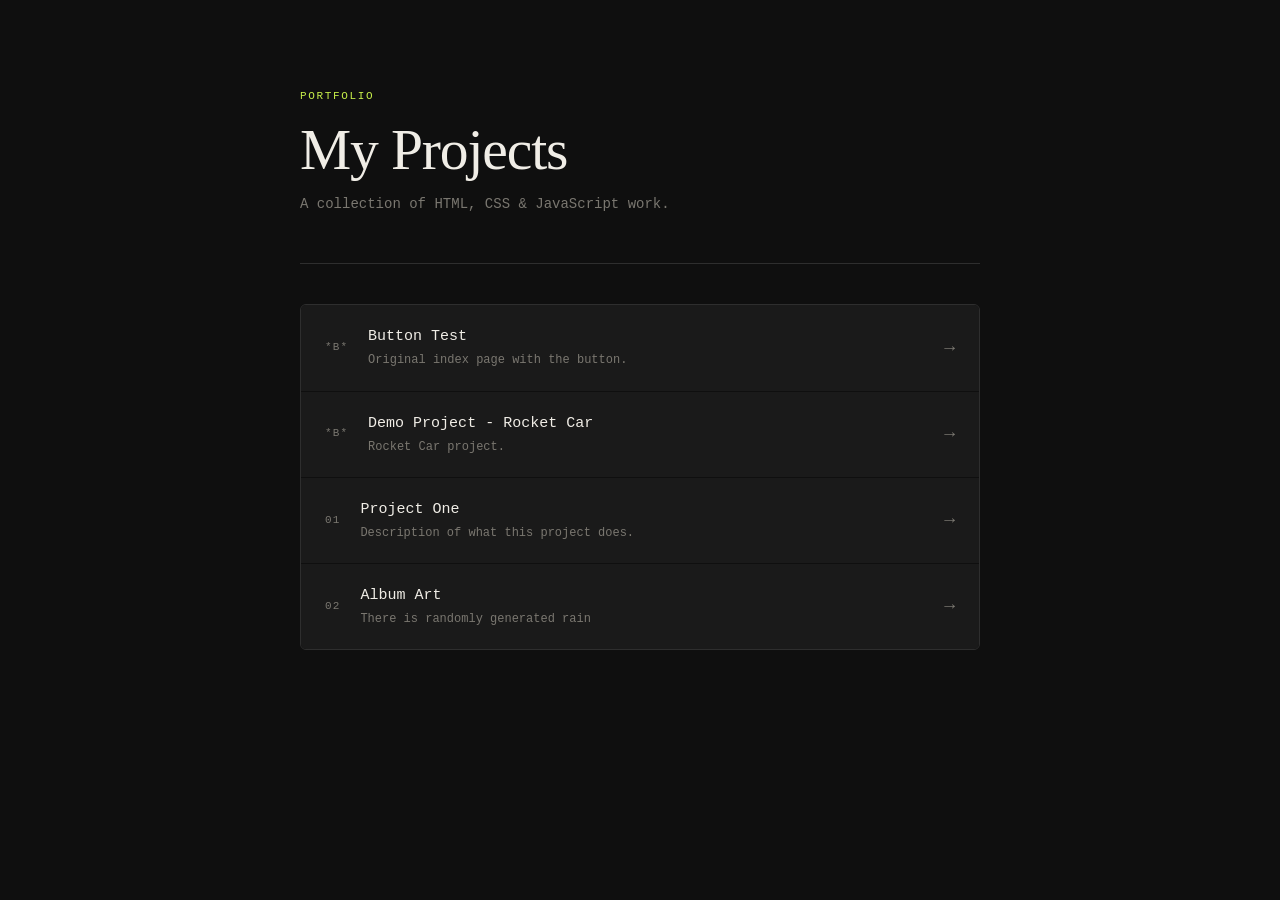
==== index.html @ 1d1c12f2 "v8" ====
<!DOCTYPE html>
<html lang="en">
<head>
  <meta charset="UTF-8">
  <meta name="viewport" content="width=device-width, initial-scale=1.0">
  <title>My Portfolio</title>
  <link rel="stylesheet" href="style.css">
</head>
<body>
  <main class="container">
    <header class="hero">
      <p class="label">Portfolio</p>
      <h1>My Projects</h1>
      <p class="subtitle">A collection of HTML, CSS &amp; JavaScript work.</p>
    </header>
    <ul class="project-list">
      <li>
        <a href="index-button.html" class="project-card">
          <span class="project-number">*B*</span>
          <span class="project-info">
            <span class="project-title">Button Test</span>
            <span class="project-desc">Original index page with the button.</span>
          </span>
          <span class="arrow">→</span>
        </a>
      </li>

            <li>
        <a href="./projects/rocket-car.html" class="project-card">
          <span class="project-number">*B*</span>
          <span class="project-info">
            <span class="project-title">Demo Project - Rocket Car</span>
            <span class="project-desc">Rocket Car project.</span>
          </span>
          <span class="arrow">→</span>
        </a>
      </li>

      <li>
        <a href="./projects/project-1.html" class="project-card">
          <span class="project-number">01</span>
          <span class="project-info">
            <span class="project-title">Project One</span>
            <span class="project-desc">Description of what this project does.</span>
          </span>
          <span class="arrow">→</span>
        </a>
      </li>
      
      <li>
        <a href="./projects/project-2.html" class="project-card">
          <span class="project-number">02</span>
          <span class="project-info">
            <span class="project-title">Album Art</span>
            <span class="project-desc">There is randomly generated rain</span>
          </span>
          <span class="arrow">→</span>
        </a>
      </li>
    </ul>
  </main>
</body>
</html>
---- style.css ----
/* ── Tokens ─────────────────────────────────────────── */
:root {
  --bg:        #0f0f0f;
  --surface:   #1a1a1a;
  --border:    #2e2e2e;
  --accent:    #c8f04a;
  --text:      #f0ede6;
  --muted:     #7a7770;
  --font-head: 'DM Serif Display', Georgia, serif;
  --font-body: 'DM Mono', 'Courier New', monospace;
  --radius:    6px;
  --max-w:     680px;
}

/* ── Reset ───────────────────────────────────────────── */
*, *::before, *::after { box-sizing: border-box; margin: 0; padding: 0; }

body {
  background: var(--bg);
  color: var(--text);
  font-family: var(--font-body);
  font-size: 15px;
  line-height: 1.6;
  min-height: 100vh;
  padding: 2rem 1.25rem 4rem;
}

/* ── Google Fonts ────────────────────────────────────── */
@import url('https://fonts.googleapis.com/css2?family=DM+Mono:wght@400;500&family=DM+Serif+Display&display=swap');

/* ── Layout ──────────────────────────────────────────── */
.container {
  max-width: var(--max-w);
  margin: 0 auto;
}

/* ── Hero ────────────────────────────────────────────── */
.hero {
  padding: 3.5rem 0 3rem;
  border-bottom: 1px solid var(--border);
  margin-bottom: 2.5rem;
}

.label {
  font-size: 11px;
  letter-spacing: 0.15em;
  text-transform: uppercase;
  color: var(--accent);
  margin-bottom: 0.75rem;
}

h1 {
  font-family: var(--font-head);
  font-size: clamp(2.4rem, 6vw, 3.6rem);
  font-weight: 400;
  line-height: 1.1;
  letter-spacing: -0.02em;
  color: var(--text);
  margin-bottom: 0.75rem;
}

.subtitle {
  color: var(--muted);
  font-size: 14px;
}

/* ── Project list ────────────────────────────────────── */
.project-list {
  list-style: none;
  display: flex;
  flex-direction: column;
  gap: 1px;
  border: 1px solid var(--border);
  border-radius: var(--radius);
  overflow: hidden;
}

.project-card {
  display: flex;
  align-items: center;
  gap: 1.25rem;
  padding: 1.25rem 1.5rem;
  background: var(--surface);
  text-decoration: none;
  color: var(--text);
  transition: background 0.15s ease;
}

.project-card:hover {
  background: #222;
}

.project-card:hover .arrow {
  transform: translateX(4px);
  color: var(--accent);
}

.project-number {
  font-size: 11px;
  color: var(--muted);
  letter-spacing: 0.1em;
  min-width: 2ch;
}

.project-info {
  flex: 1;
  display: flex;
  flex-direction: column;
  gap: 2px;
}

.project-title {
  font-size: 15px;
  font-weight: 500;
  color: var(--text);
}

.project-desc {
  font-size: 12px;
  color: var(--muted);
}

.arrow {
  font-size: 18px;
  color: var(--muted);
  transition: transform 0.15s ease, color 0.15s ease;
}

/* ── Project page ────────────────────────────────────── */
.project-header {
  display: flex;
  align-items: center;
  gap: 1rem;
  padding: 2rem 0 2rem;
  border-bottom: 1px solid var(--border);
  margin-bottom: 2.5rem;
}

.back-btn {
  display: inline-flex;
  align-items: center;
  gap: 6px;
  font-family: var(--font-body);
  font-size: 12px;
  letter-spacing: 0.08em;
  color: var(--muted);
  background: transparent;
  border: 1px solid var(--border);
  border-radius: var(--radius);
  padding: 6px 12px;
  cursor: pointer;
  text-decoration: none;
  transition: border-color 0.15s, color 0.15s;
  white-space: nowrap;
}

.back-btn:hover {
  border-color: var(--accent);
  color: var(--accent);
}

.project-header h1 {
  font-size: clamp(1.5rem, 4vw, 2.2rem);
}

/* ── Output / demo area ──────────────────────────────── */
.demo-area {
  background: var(--surface);
  border: 1px solid var(--border);
  border-radius: var(--radius);
  padding: 2rem;
  margin-bottom: 2rem;
  min-height: 180px;
}

.demo-area p.placeholder {
  color: var(--muted);
  font-size: 13px;
  text-align: center;
  margin-top: 3rem;
}

/* ── Run button ──────────────────────────────────────── */
.run-btn {
  display: inline-flex;
  align-items: center;
  gap: 8px;
  font-family: var(--font-body);
  font-size: 13px;
  letter-spacing: 0.06em;
  color: #0f0f0f;
  background: var(--accent);
  border: none;
  border-radius: var(--radius);
  padding: 10px 20px;
  cursor: pointer;
  transition: opacity 0.15s;
}

.run-btn:hover { opacity: 0.85; }
.run-btn:active { opacity: 0.7; transform: scale(0.98); }

/* ── Output log ──────────────────────────────────────── */
#output {
  margin-top: 1.5rem;
  font-size: 13px;
  color: var(--text);
  white-space: pre-wrap;
  line-height: 1.8;
}
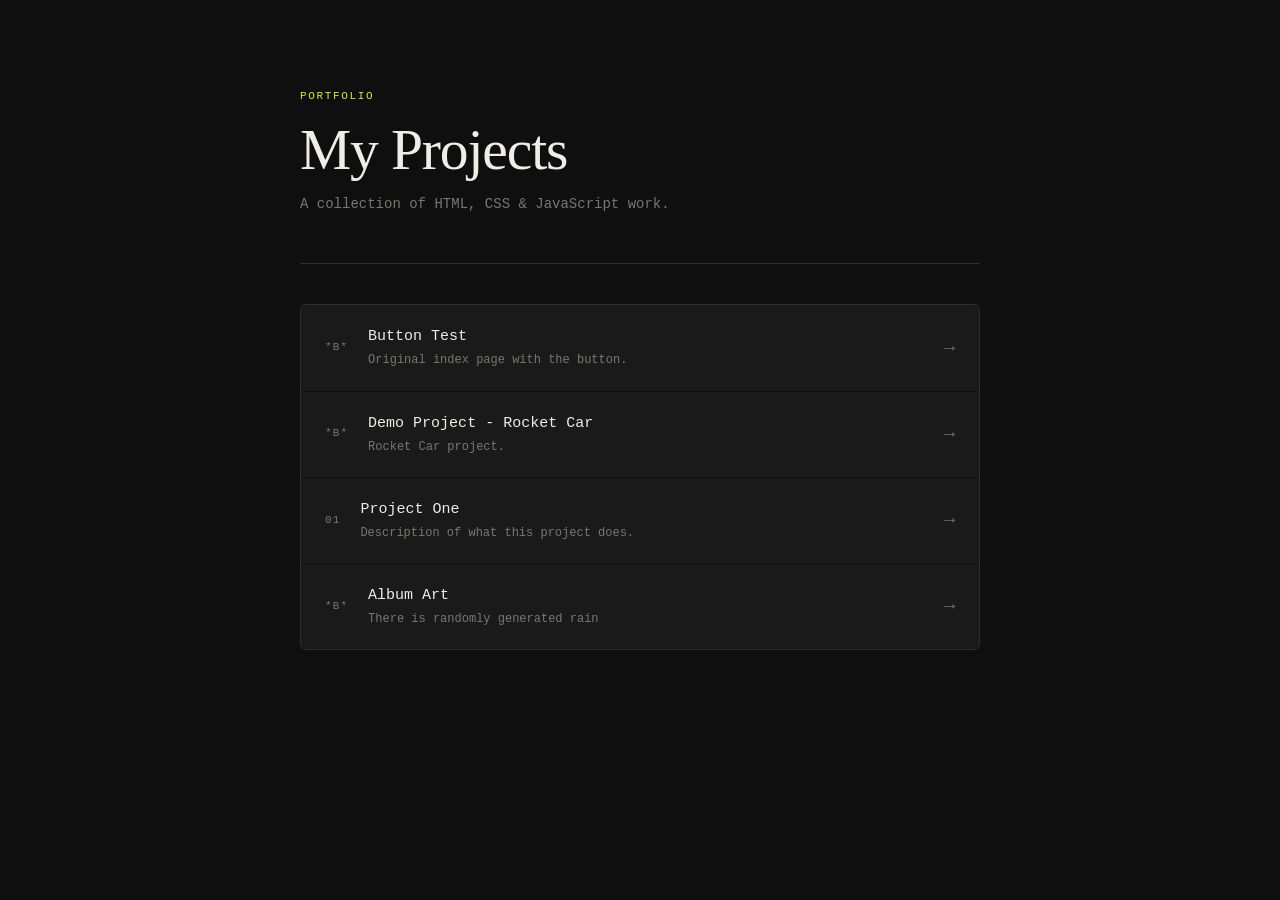
==== commit 2da284dd: "v9" ====
--- a/index.html
+++ b/index.html
@@ -49,7 +49,7 @@
       
       <li>
         <a href="./projects/project-2.html" class="project-card">
-          <span class="project-number">02</span>
+          <span class="project-number">*B*</span>
           <span class="project-info">
             <span class="project-title">Album Art</span>
             <span class="project-desc">There is randomly generated rain</span>
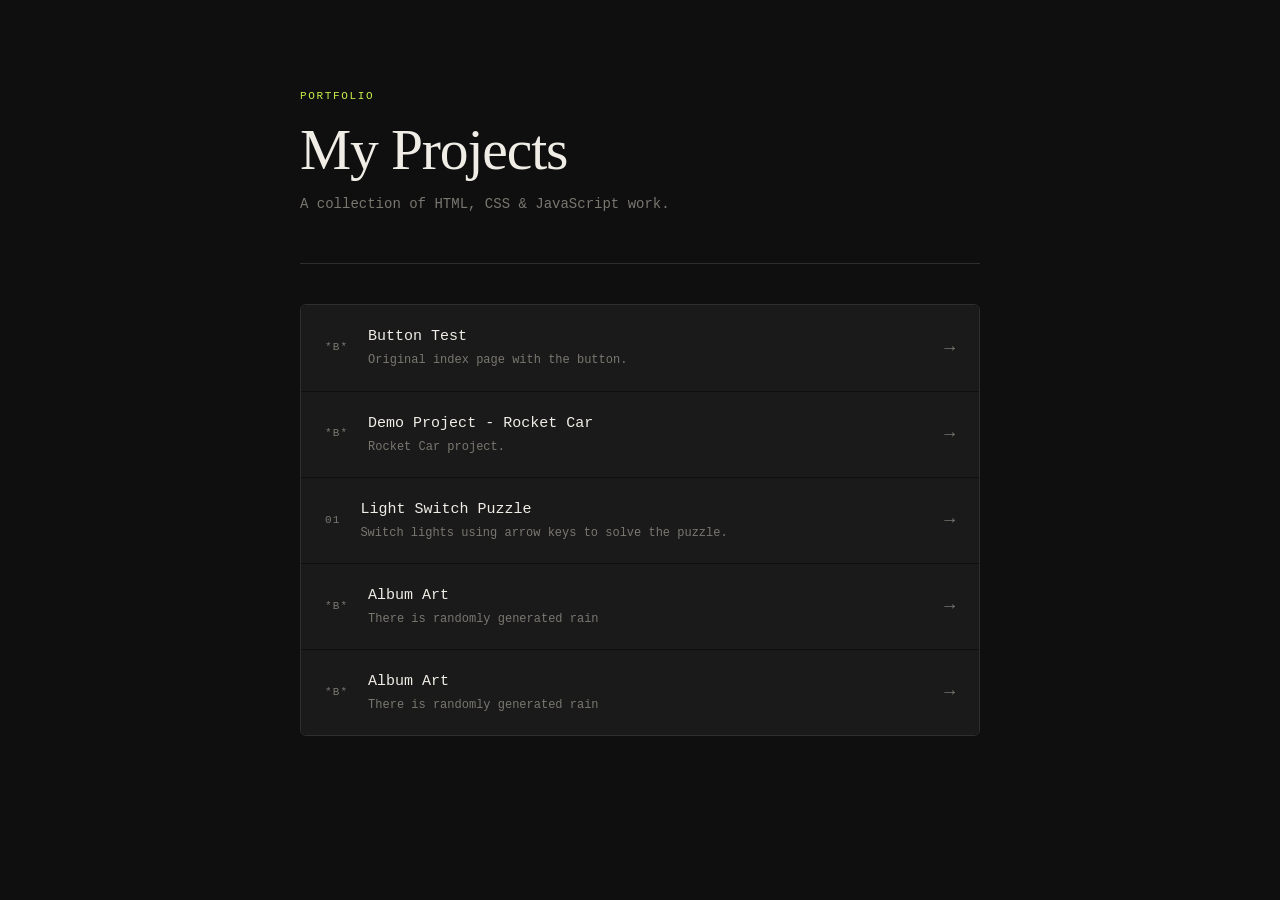
==== commit 6ba243ae: "v11" ====
--- a/index.html
+++ b/index.html
@@ -40,8 +40,8 @@
         <a href="./projects/project-1.html" class="project-card">
           <span class="project-number">01</span>
           <span class="project-info">
-            <span class="project-title">Project One</span>
-            <span class="project-desc">Description of what this project does.</span>
+            <span class="project-title">Light Switch Puzzle</span>
+            <span class="project-desc">Switch lights using arrow keys to solve the puzzle.</span>
           </span>
           <span class="arrow">→</span>
         </a>
@@ -57,6 +57,18 @@
           <span class="arrow">→</span>
         </a>
       </li>
+
+      <li>
+        <a href="./projects/project-3.html" class="project-card">
+          <span class="project-number">*B*</span>
+          <span class="project-info">
+            <span class="project-title">Album Art</span>
+            <span class="project-desc">There is randomly generated rain</span>
+          </span>
+          <span class="arrow">→</span>
+        </a>
+      </li>
+
     </ul>
   </main>
 </body>
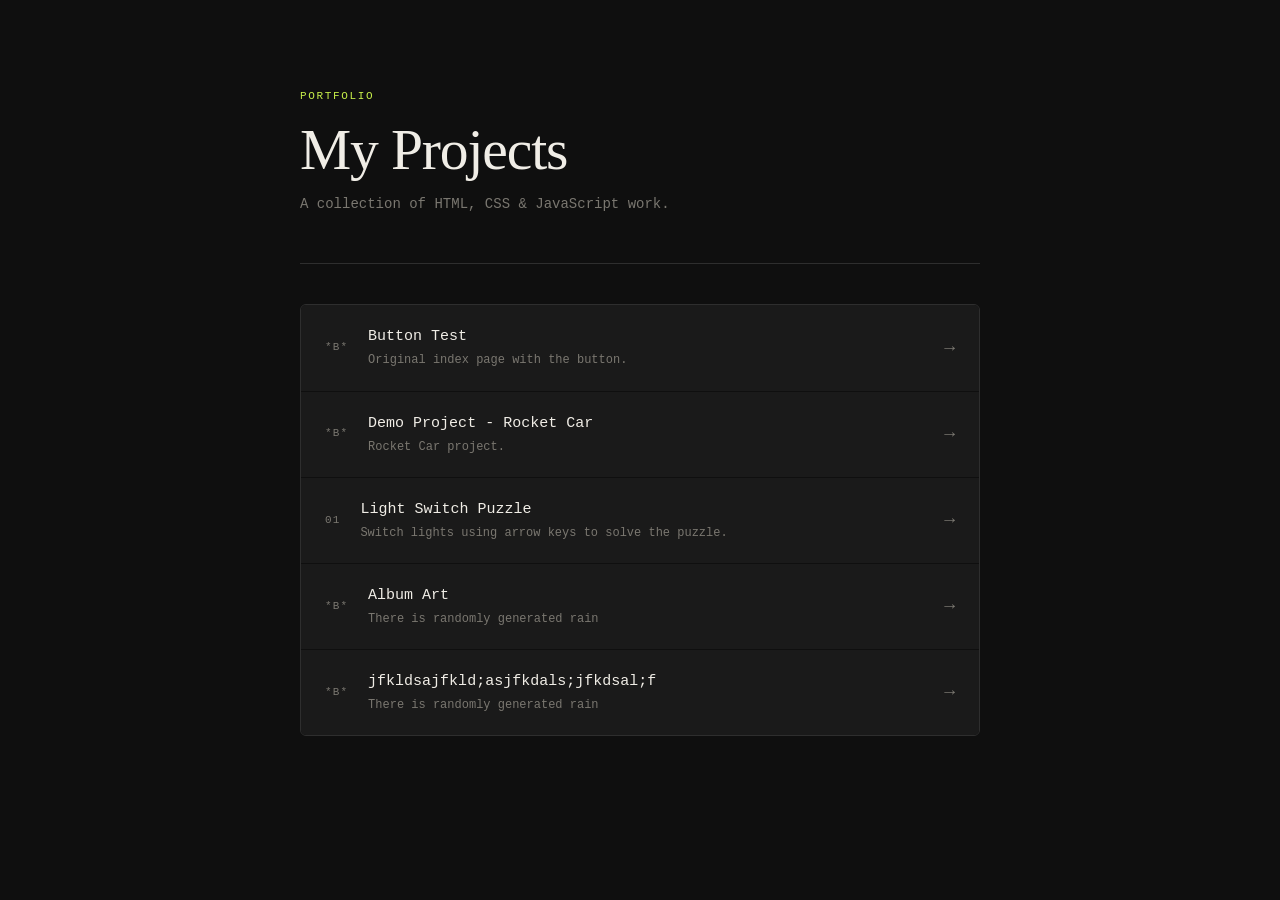
==== commit 369e74db: "v12" ====
--- a/index.html
+++ b/index.html
@@ -62,7 +62,7 @@
         <a href="./projects/project-3.html" class="project-card">
           <span class="project-number">*B*</span>
           <span class="project-info">
-            <span class="project-title">Album Art</span>
+            <span class="project-title">jfkldsajfkld;asjfkdals;jfkdsal;f</span>
             <span class="project-desc">There is randomly generated rain</span>
           </span>
           <span class="arrow">→</span>
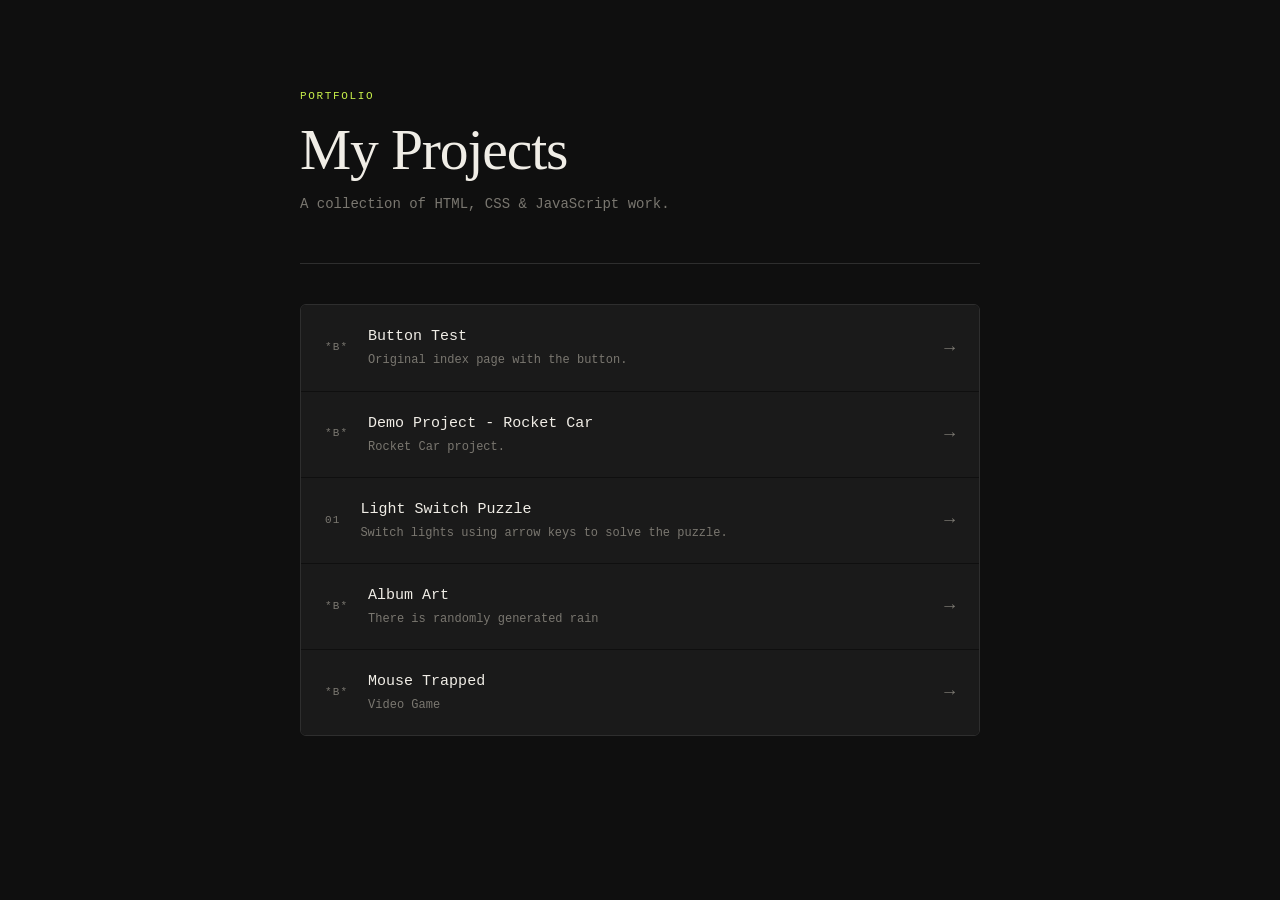
==== commit 2da2afaf: "v14" ====
--- a/index.html
+++ b/index.html
@@ -62,8 +62,8 @@
         <a href="./projects/project-3.html" class="project-card">
           <span class="project-number">*B*</span>
           <span class="project-info">
-            <span class="project-title">jfkldsajfkld;asjfkdals;jfkdsal;f</span>
-            <span class="project-desc">There is randomly generated rain</span>
+            <span class="project-title">Mouse Trapped</span>
+            <span class="project-desc">Video Game</span>
           </span>
           <span class="arrow">→</span>
         </a>
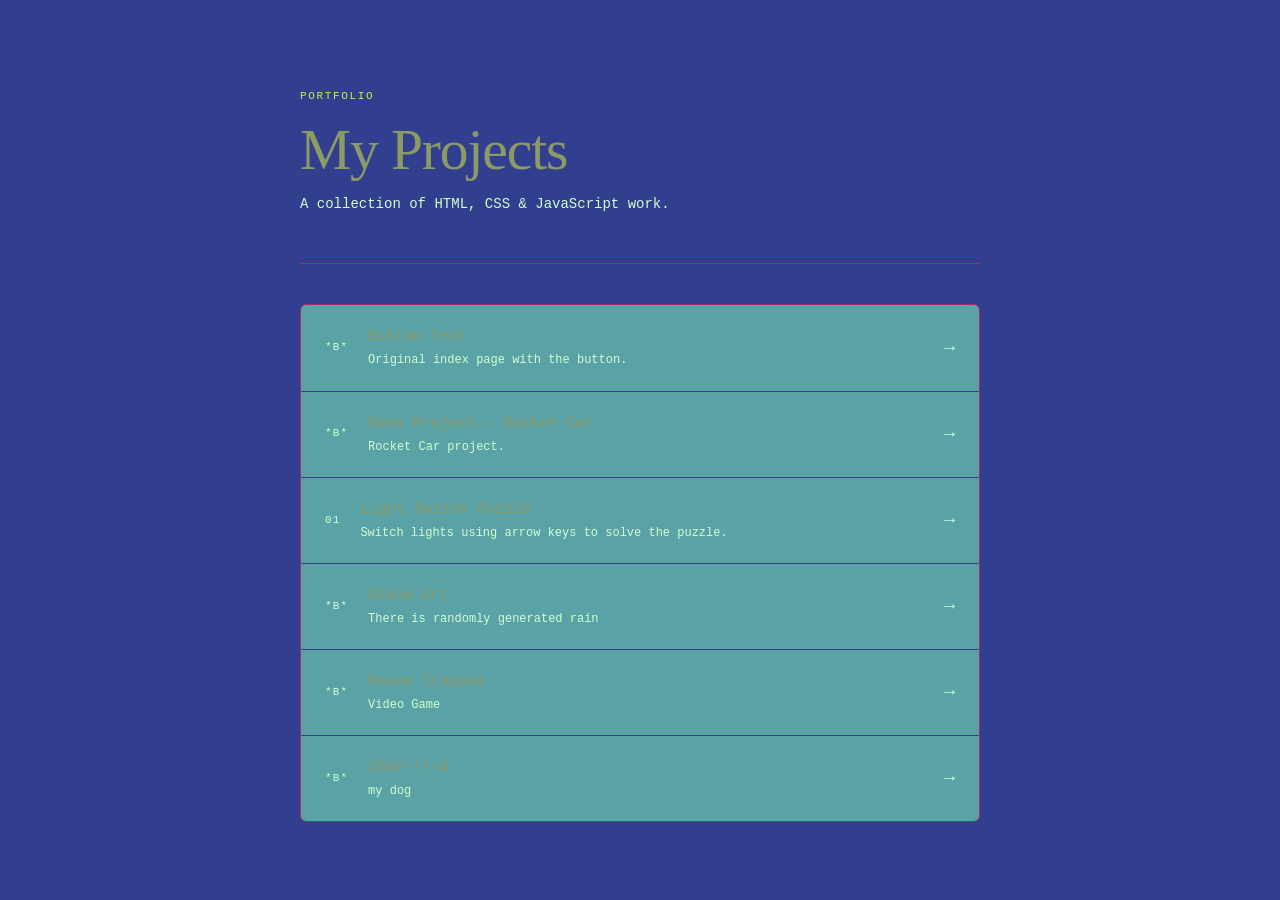
==== commit d10425af: "v19" ====
--- a/index.html
+++ b/index.html
@@ -69,6 +69,17 @@
         </a>
       </li>
 
+      <li>
+        <a href="./gallery/gallery.html" class="project-card">
+          <span class="project-number">*B*</span>
+          <span class="project-info">
+            <span class="project-title">IGGY!!!<3</span>
+            <span class="project-desc">my dog</span>
+          </span>
+          <span class="arrow">→</span>
+        </a>
+      </li>
+
     </ul>
   </main>
 </body>
--- a/style.css
+++ b/style.css
@@ -1,12 +1,12 @@
 
 /* ── Tokens ─────────────────────────────────────────── */
 :root {
-  --bg:        #0f0f0f;
-  --surface:   #1a1a1a;
-  --border:    #2e2e2e;
+  --bg:        #323e8e;
+  --surface:   #61b1a9df;
+  --border:    #ae276d;
   --accent:    #c8f04a;
-  --text:      #f0ede6;
-  --muted:     #7a7770;
+  --text:      #8c9a66;
+  --muted:     #cfffd1;
   --font-head: 'DM Serif Display', Georgia, serif;
   --font-body: 'DM Mono', 'Courier New', monospace;
   --radius:    6px;
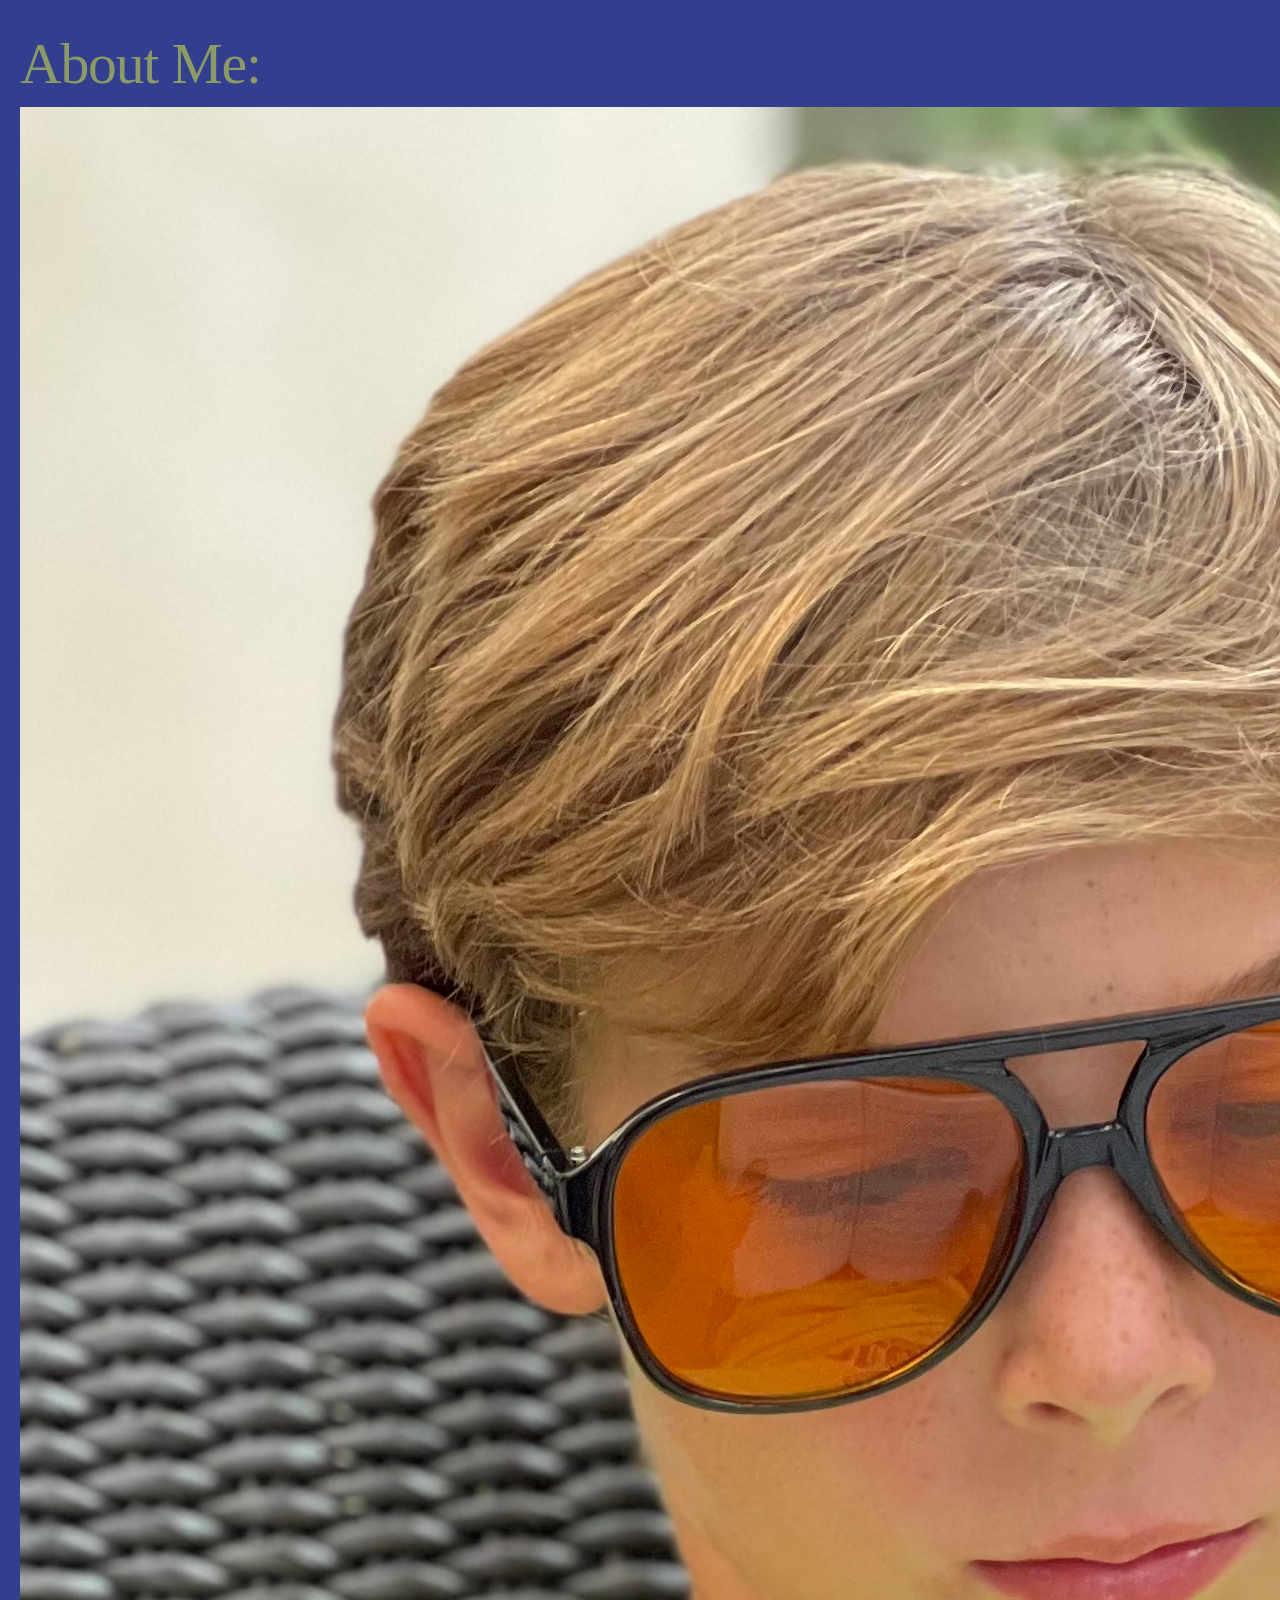
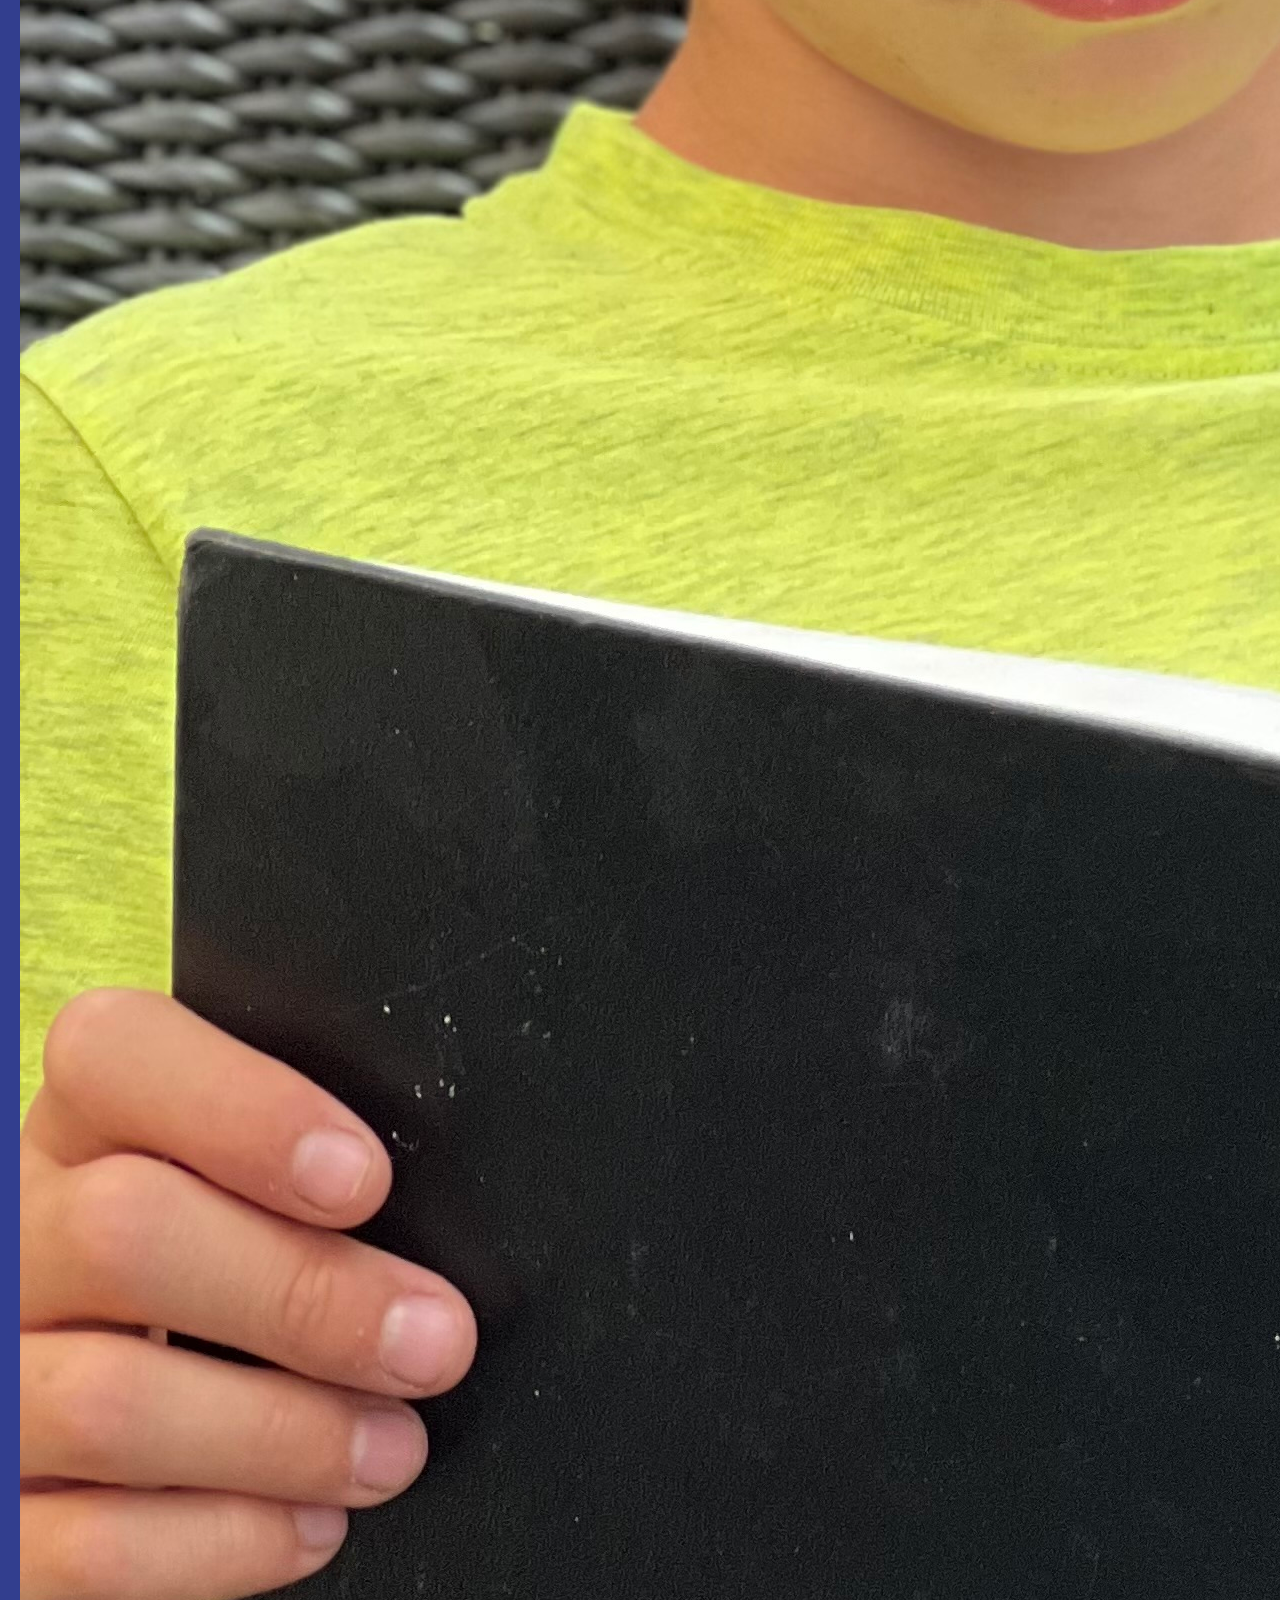
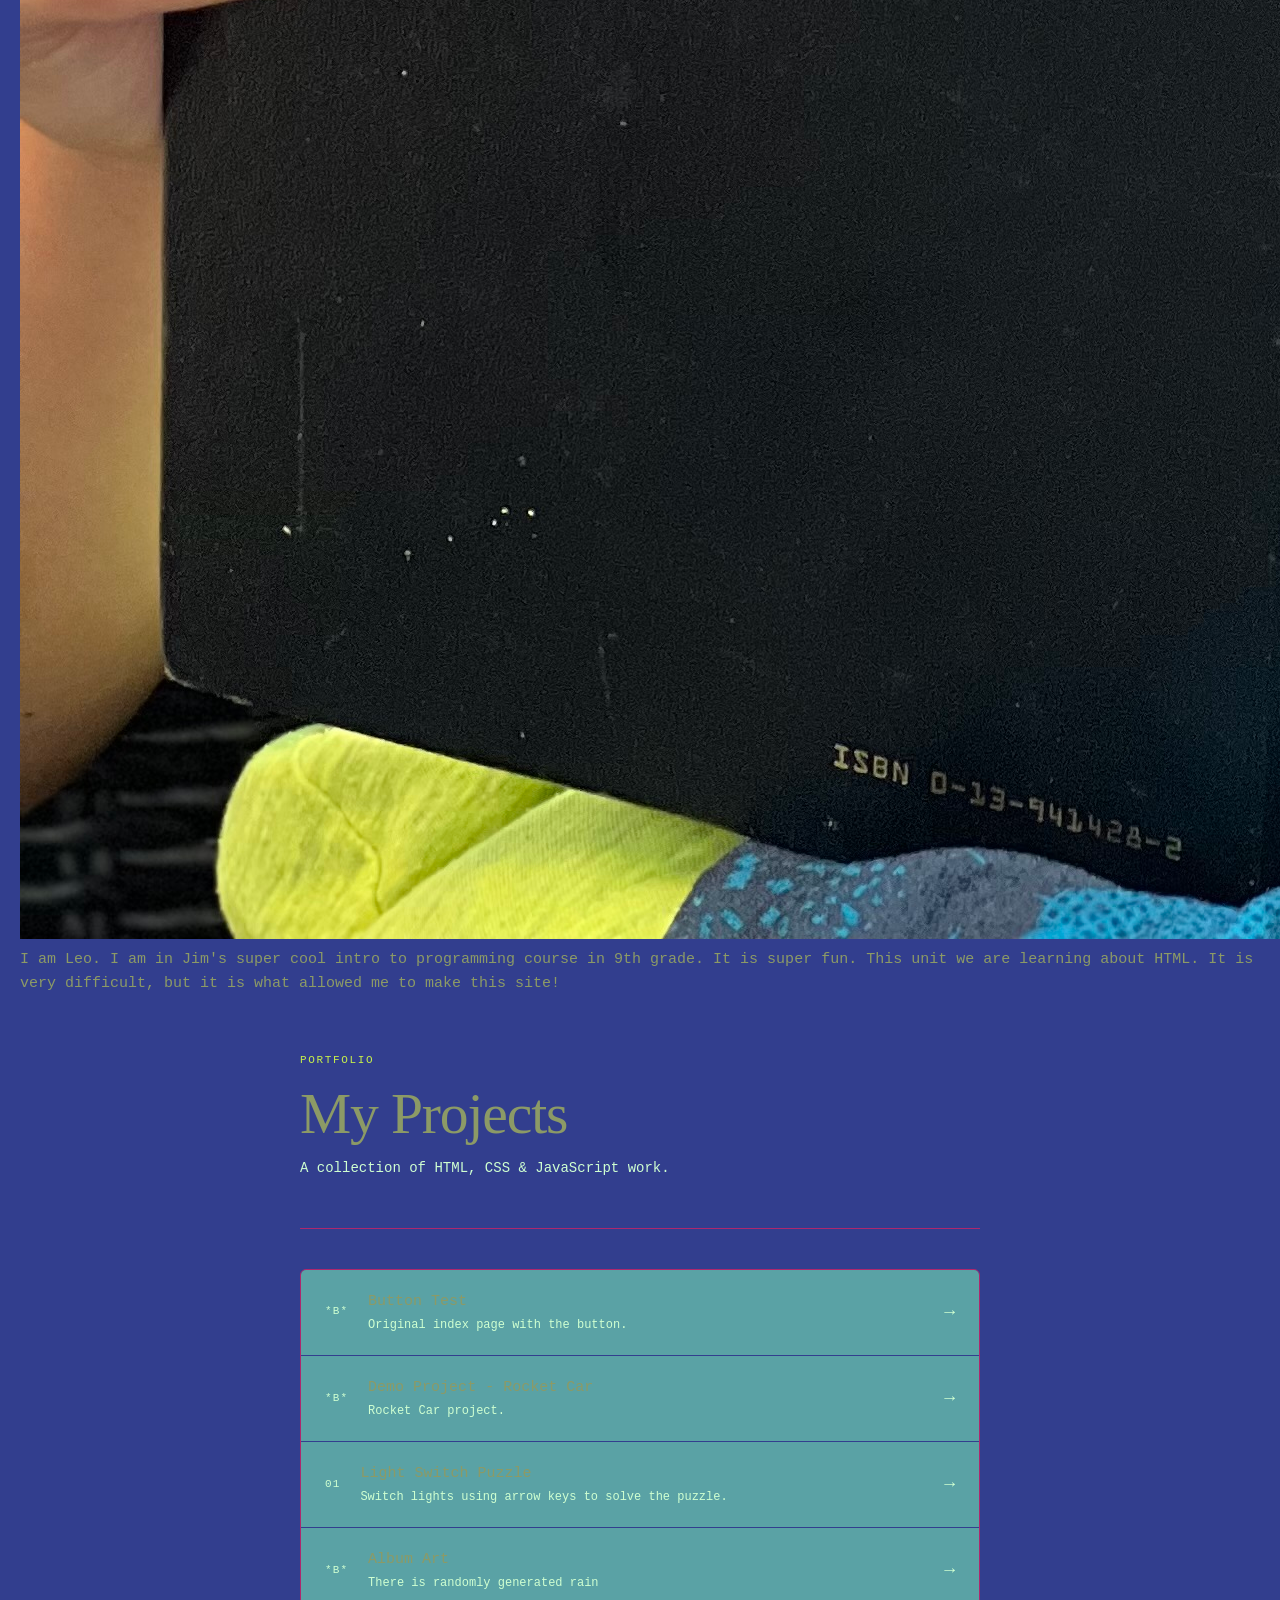
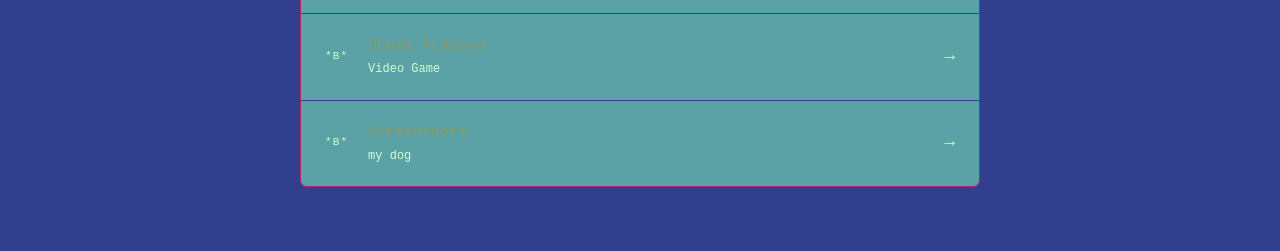
==== commit 5b7fcd39: "final i hope" ====
--- a/index.html
+++ b/index.html
@@ -7,6 +7,10 @@
   <link rel="stylesheet" href="style.css">
 </head>
 <body>
+<H1>About Me:</H1>
+<img src="me.jpeg" alt="This is a photo of me">
+<p>I am Leo. I am in Jim's super cool intro to programming course in 9th grade. It is super fun. This unit we are learning about HTML. It is very difficult, but it is what allowed me to make this site!</p>
+
   <main class="container">
     <header class="hero">
       <p class="label">Portfolio</p>
@@ -73,7 +77,7 @@
         <a href="./gallery/gallery.html" class="project-card">
           <span class="project-number">*B*</span>
           <span class="project-info">
-            <span class="project-title">IGGY!!!<3</span>
+            <span class="project-title">Screenshots</span>
             <span class="project-desc">my dog</span>
           </span>
           <span class="arrow">→</span>
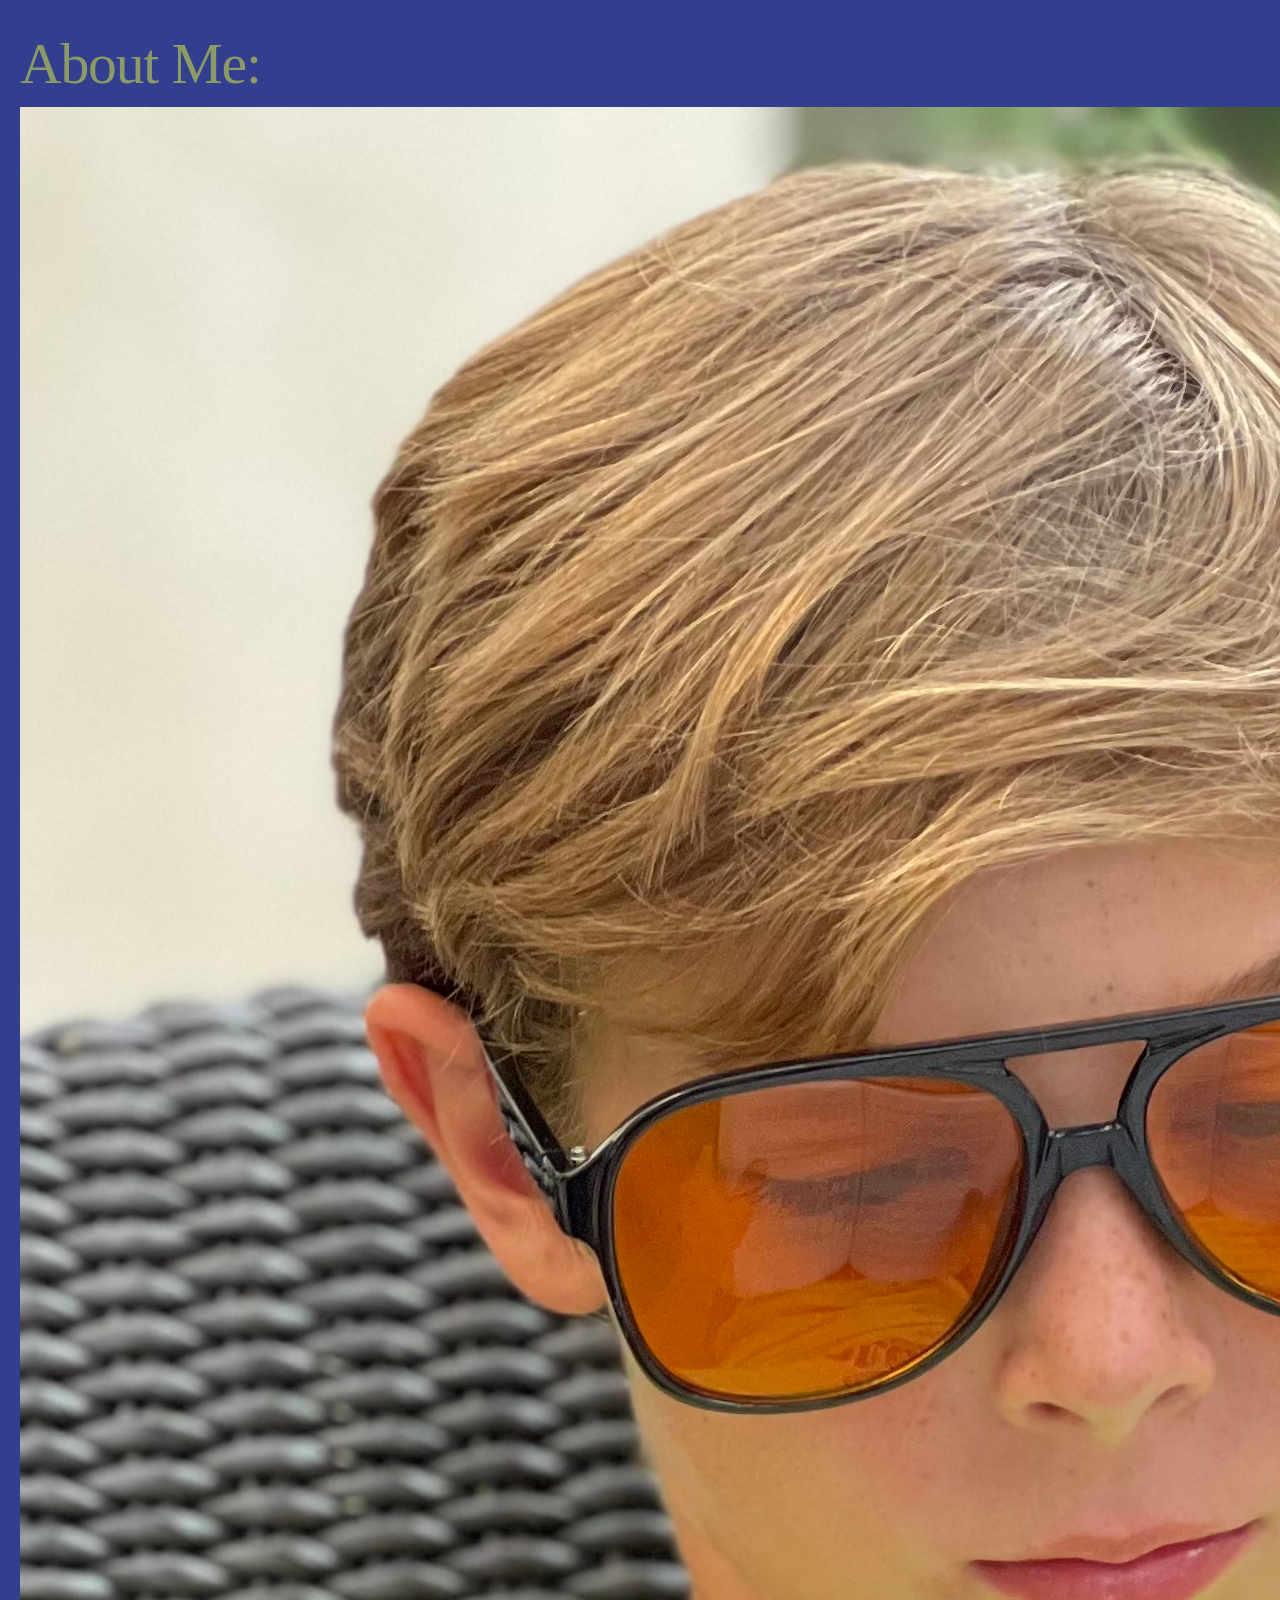
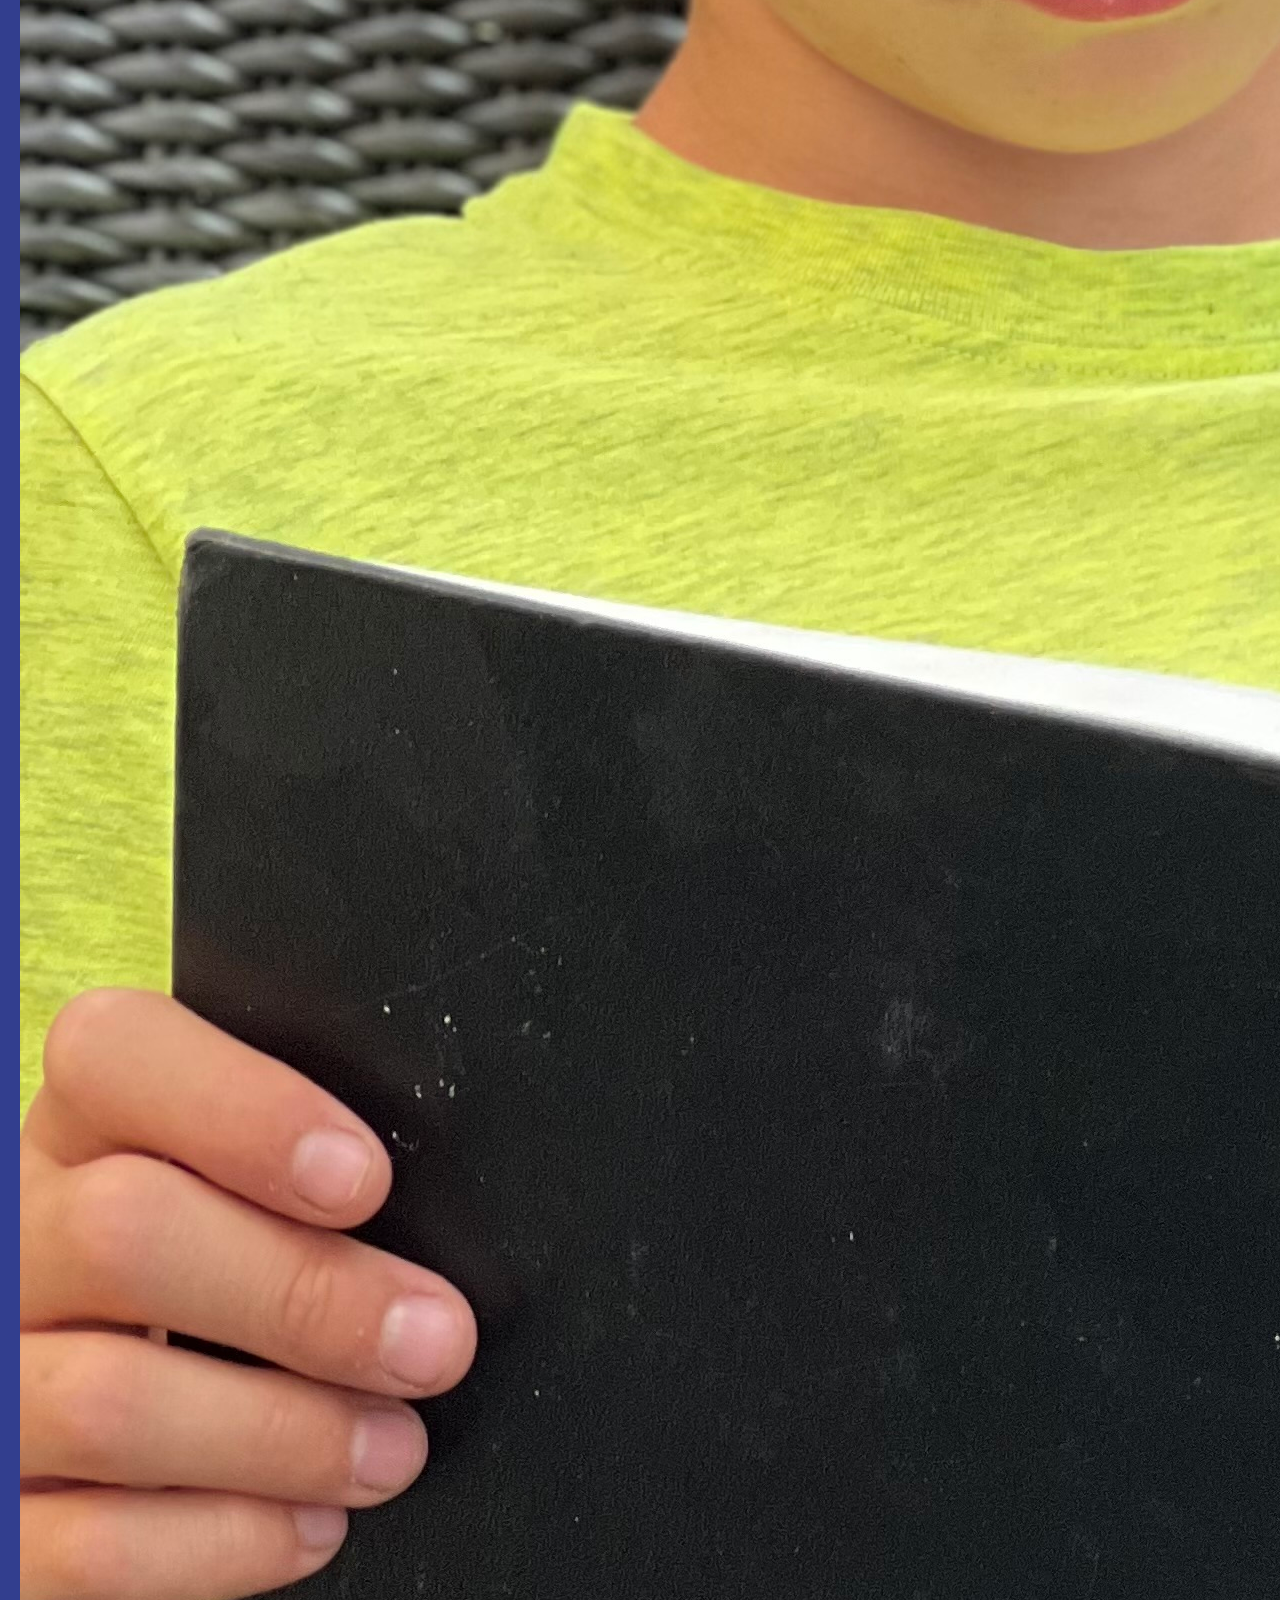
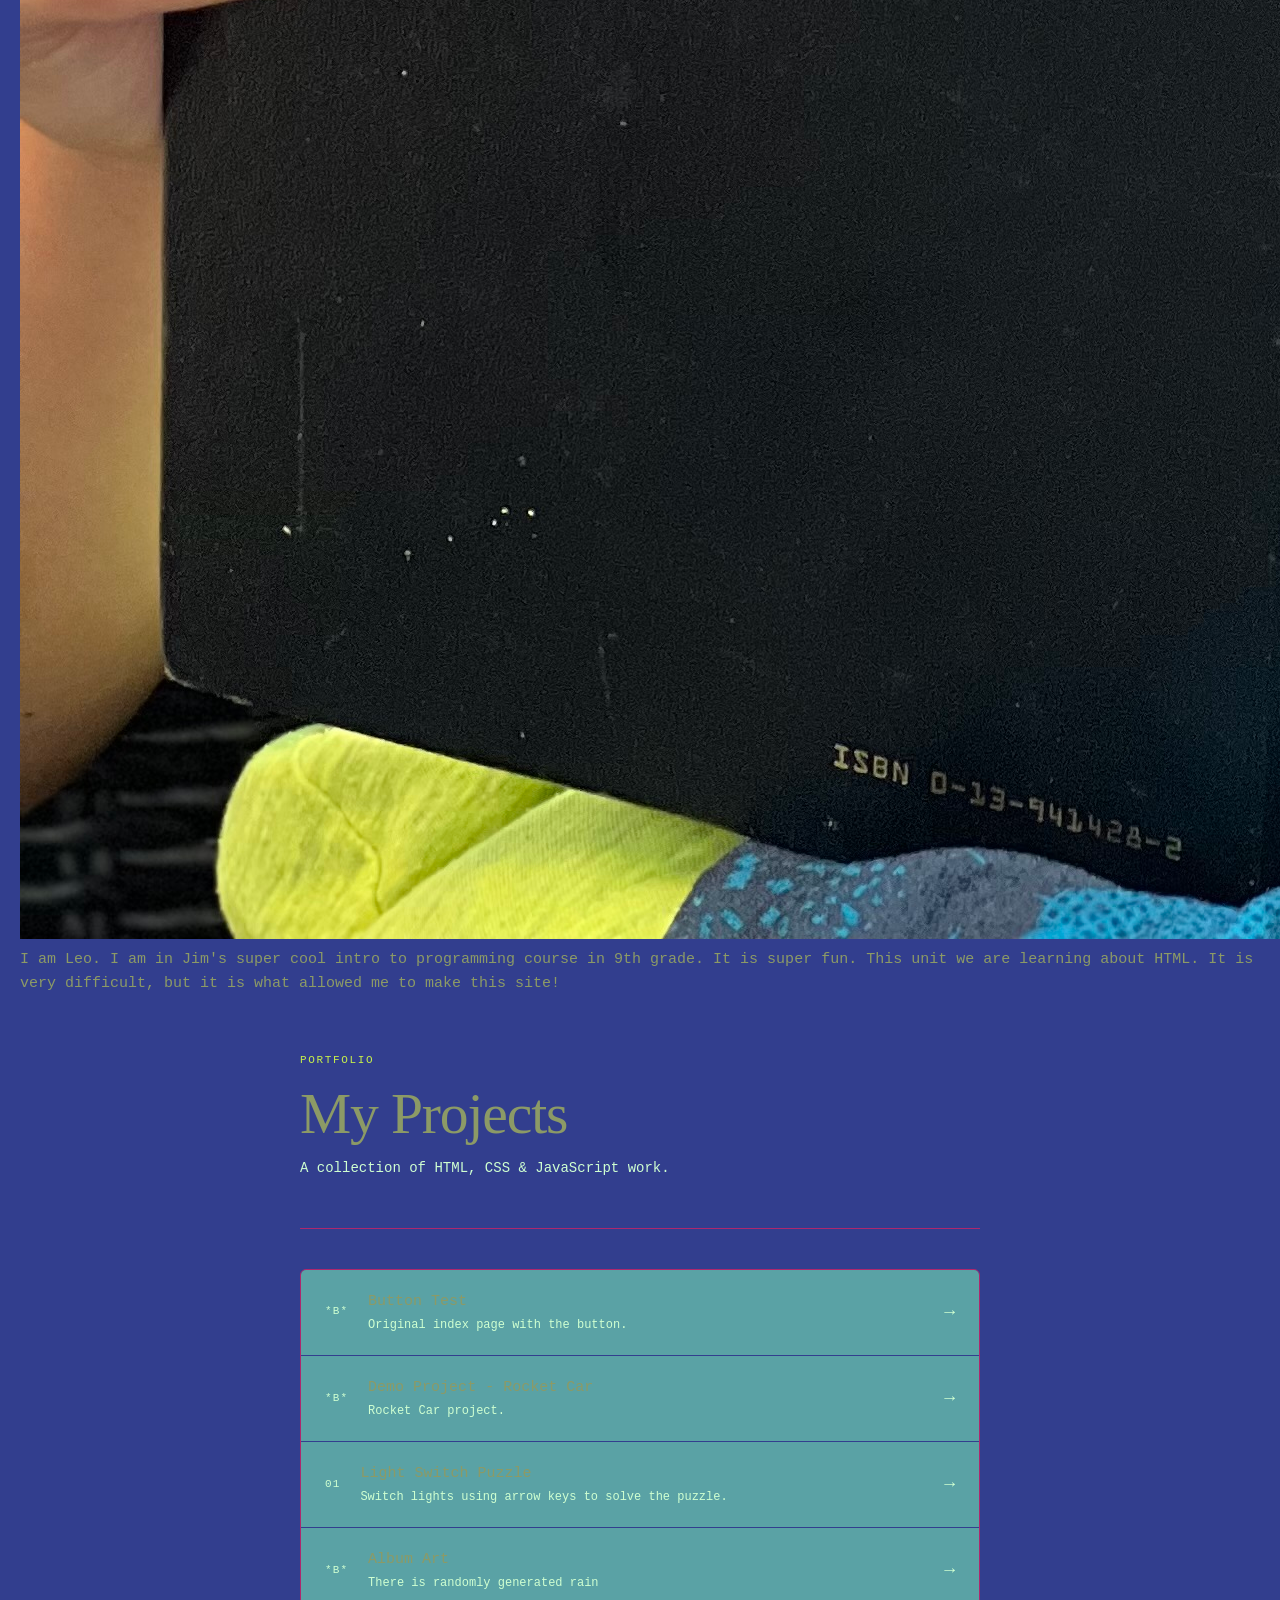
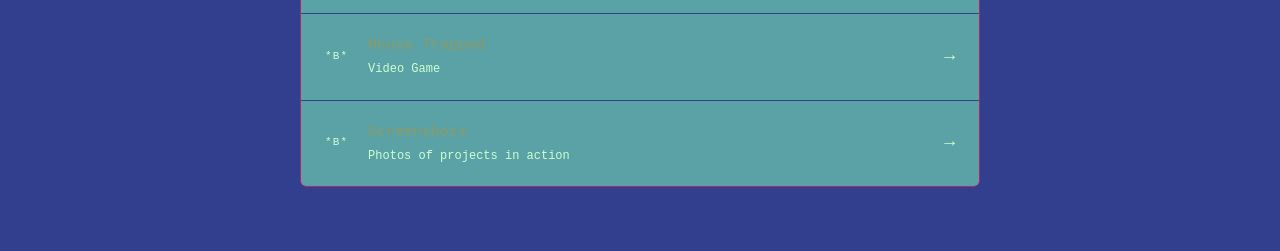
==== commit e7d7dc73: "FINAL" ====
--- a/index.html
+++ b/index.html
@@ -78,7 +78,7 @@
           <span class="project-number">*B*</span>
           <span class="project-info">
             <span class="project-title">Screenshots</span>
-            <span class="project-desc">my dog</span>
+            <span class="project-desc">Photos of projects in action</span>
           </span>
           <span class="arrow">→</span>
         </a>
